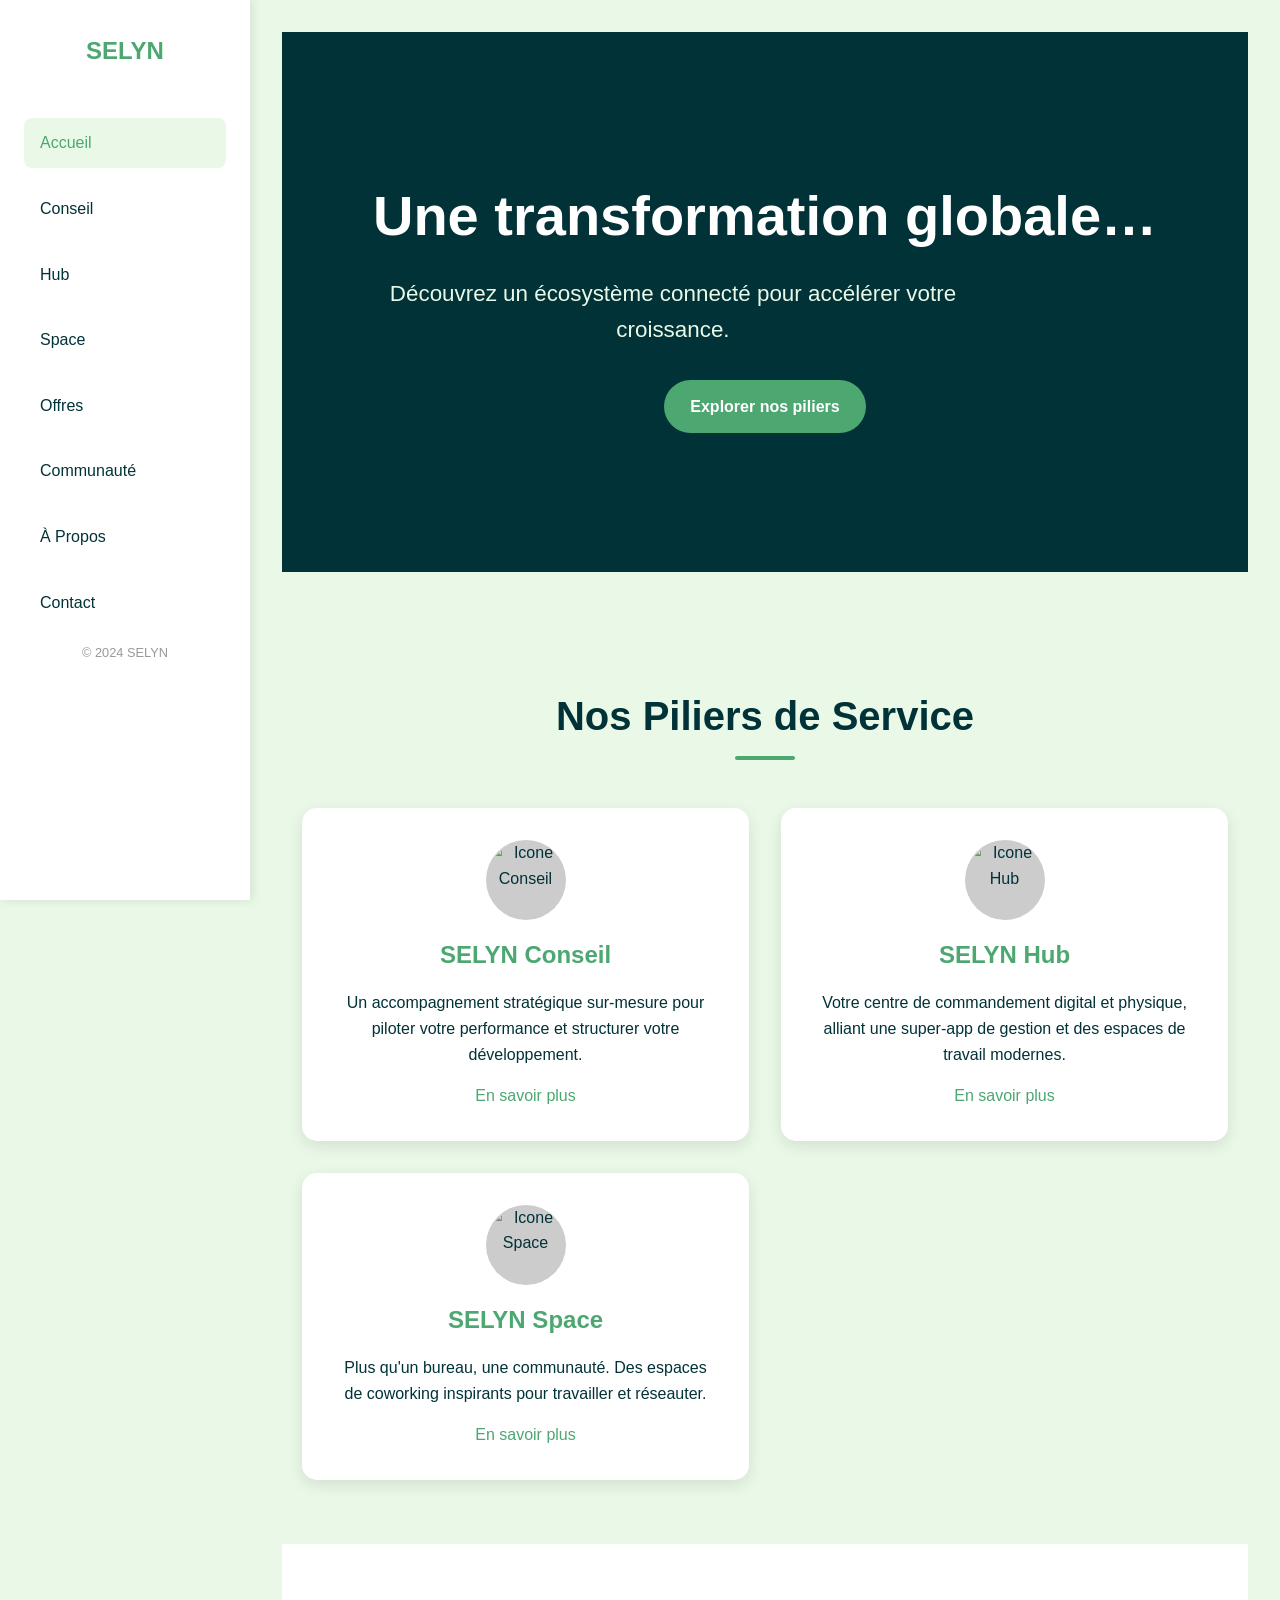
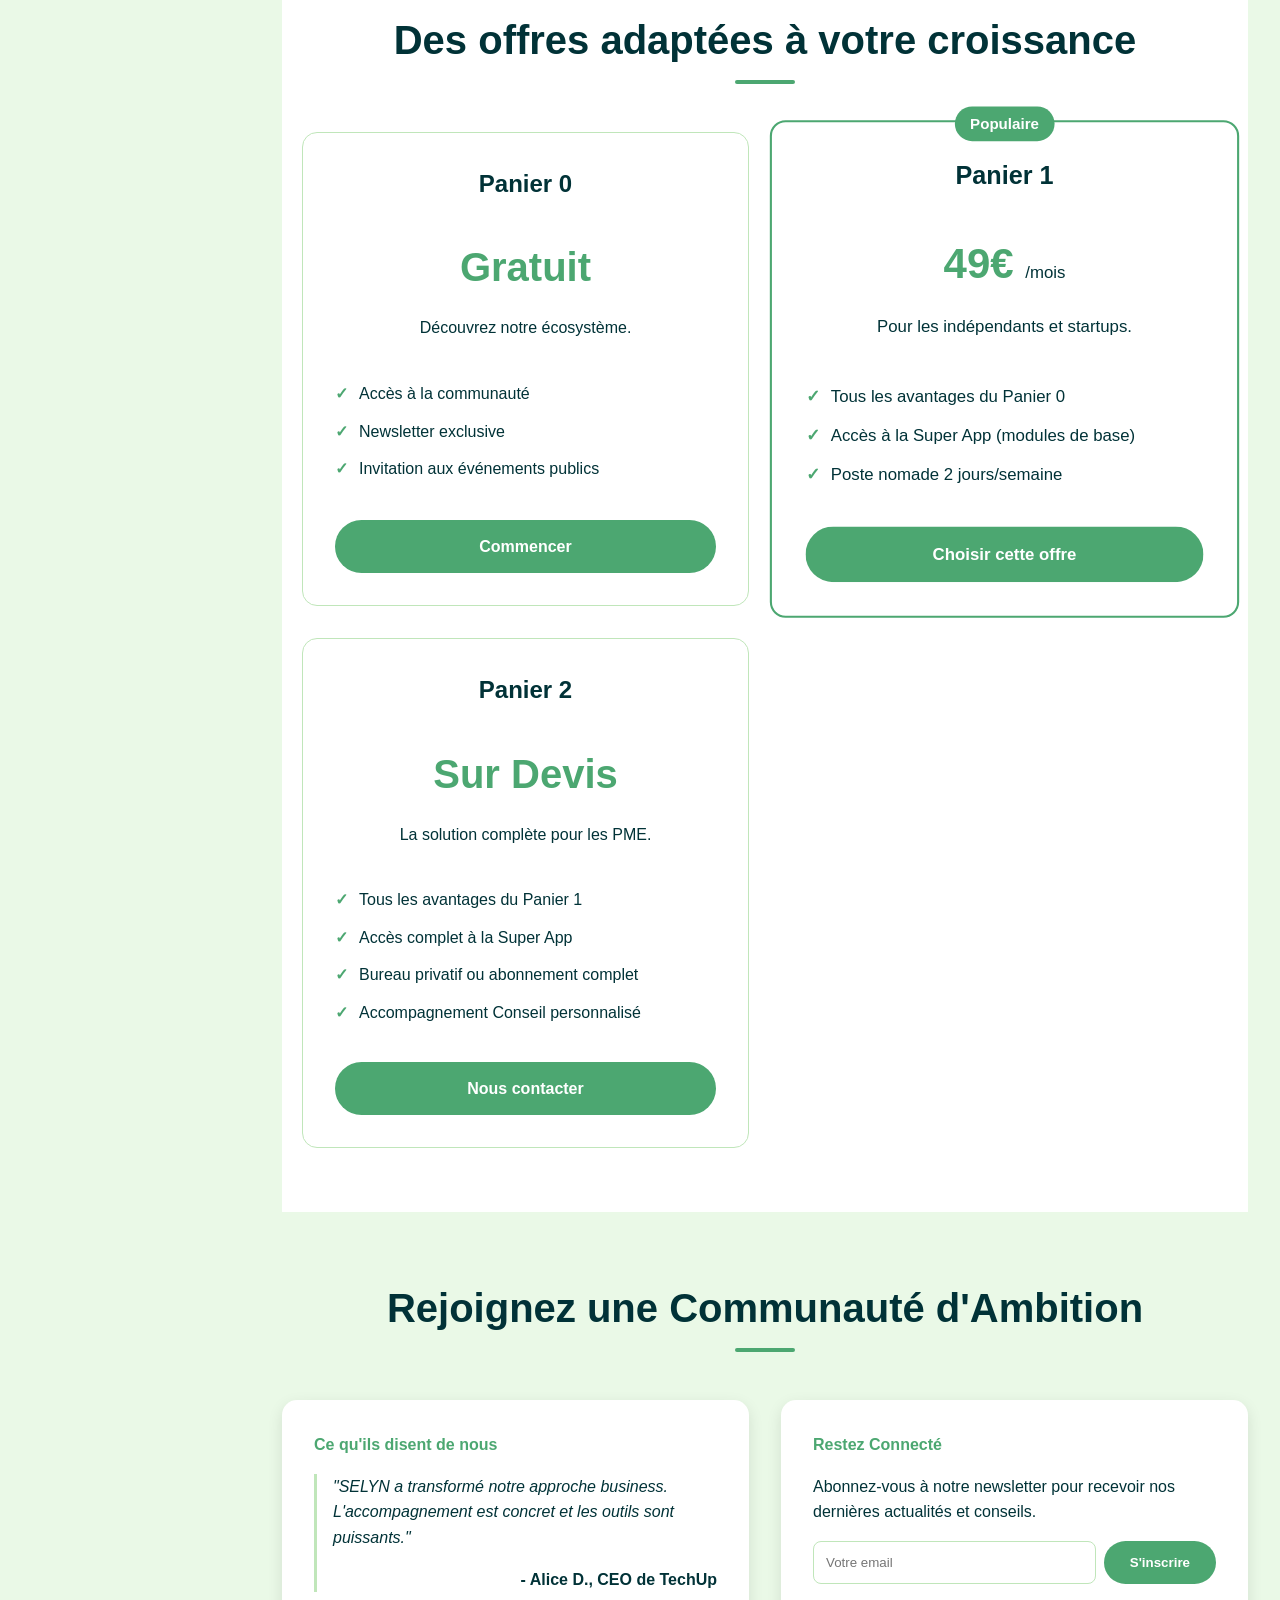
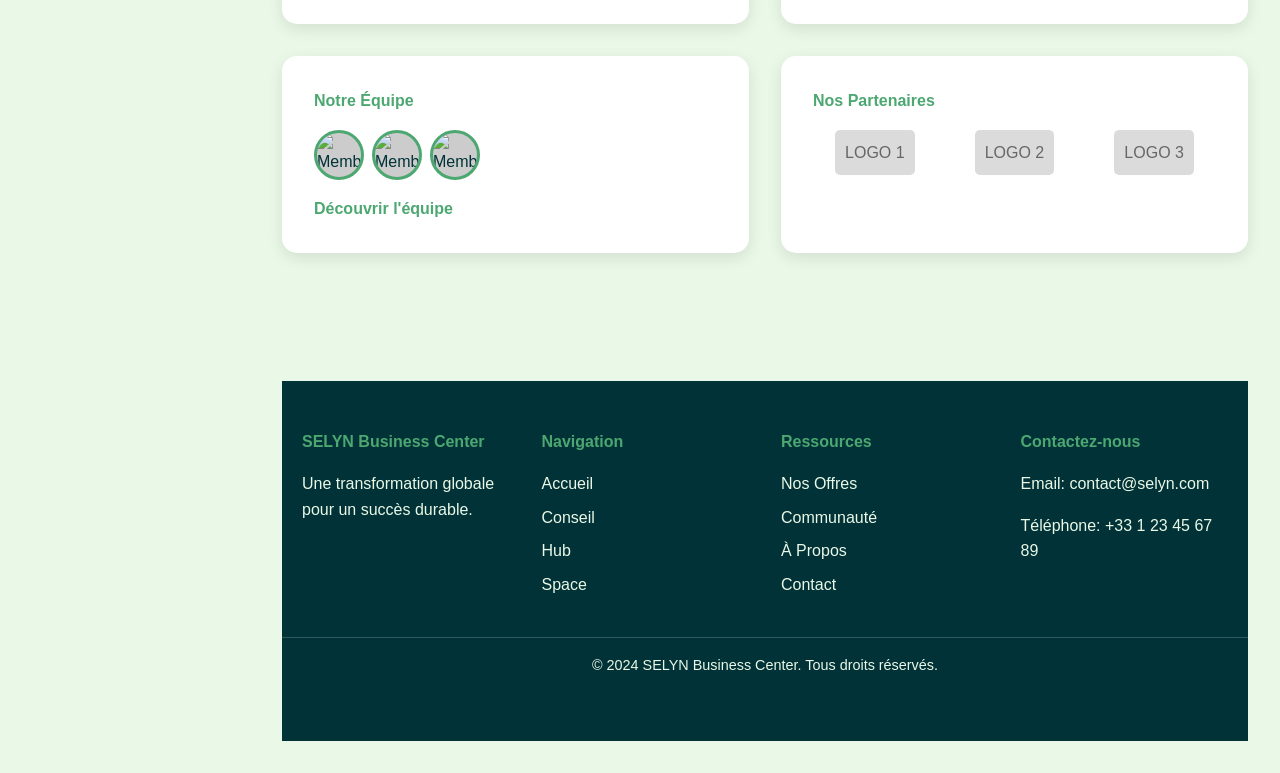
==== index.html @ 0b9156c7 "feat: Create complete SELYN Business Center website This commit includes the complete, 10-page stati" ====
<!DOCTYPE html>
<html lang="fr">
<head>
    <meta charset="UTF-8">
    <meta name="viewport" content="width=device-width, initial-scale=1.0">
    <title>SELYN Business Center - Accueil</title>
    <link rel="stylesheet" href="css/style.css">
    <script src="https://cdnjs.cloudflare.com/ajax/libs/three.js/0.160.0/three.min.js" integrity="sha512-x9zW3jVb+VBLs92t2/2p/BOc9d3w3zVbS/3Db1LJqE7S86mB5uBw9y+x/yCC3rQ1P9Rj6gI55TwV/w/lLcO+A==" crossorigin="anonymous" referrerpolicy="no-referrer"></script>
</head>
<body>

    <div id="page-wrapper" class="page-wrapper">
        <button class="menu-toggle" id="menu-toggle" aria-label="Ouvrir le menu">
            <span class="bar"></span>
            <span class="bar"></span>
            <span class="bar"></span>
        </button>

        <aside class="sidebar" id="sidebar">
            <div class="logo">
                <a href="index.html">SELYN</a>
            </div>
            <nav>
                <ul>
                    <li><a href="index.html" class="active">Accueil</a></li>
                    <li><a href="consulting.html">Conseil</a></li>
                    <li><a href="hub.html">Hub</a></li>
                    <li><a href="coworking.html">Space</a></li>
                    <li><a href="offres.html">Offres</a></li>
                    <li><a href="communaute.html">Communauté</a></li>
                    <li><a href="a-propos.html">À Propos</a></li>
                    <li><a href="contact.html">Contact</a></li>
                </ul>
            </nav>
            <div class="sidebar-footer">
                <p>&copy; 2024 SELYN</p>
            </div>
        </aside>

        <main class="main-content">
            <!-- Hero Section -->
            <section id="hero" class="hero-section">
                <div id="hero-canvas" class="hero-canvas"></div>
                <div class="hero-content">
                    <h1 class="hero-headline">Une transformation globale…</h1>
                    <p class="hero-subtitle">Découvrez un écosystème connecté pour accélérer votre croissance.</p>
                    <a href="#pillars" class="btn">Explorer nos piliers</a>
                </div>
            </section>

            <!-- Pillars Carousel Section -->
            <section id="pillars" class="pillars-section container">
                <h2 class="section-title">Nos Piliers de Service</h2>
                <div class="pillars-carousel">
                    <div class="pillar-card">
                        <img src="assets/conseil-icon.png" alt="Icone Conseil" class="pillar-icon" style="width: 80px; height: 80px; background-color: #ccc; border-radius: 50%; margin: 0 auto 1rem;">
                        <h3>SELYN Conseil</h3>
                        <p>Un accompagnement stratégique sur-mesure pour piloter votre performance et structurer votre développement.</p>
                        <a href="consulting.html" class="btn-secondary">En savoir plus</a>
                    </div>
                    <div class="pillar-card">
                        <img src="assets/hub-icon.png" alt="Icone Hub" class="pillar-icon" style="width: 80px; height: 80px; background-color: #ccc; border-radius: 50%; margin: 0 auto 1rem;">
                        <h3>SELYN Hub</h3>
                        <p>Votre centre de commandement digital et physique, alliant une super-app de gestion et des espaces de travail modernes.</p>
                        <a href="hub.html" class="btn-secondary">En savoir plus</a>
                    </div>
                    <div class="pillar-card">
                        <img src="assets/space-icon.png" alt="Icone Space" class="pillar-icon" style="width: 80px; height: 80px; background-color: #ccc; border-radius: 50%; margin: 0 auto 1rem;">
                        <h3>SELYN Space</h3>
                        <p>Plus qu'un bureau, une communauté. Des espaces de coworking inspirants pour travailler et réseauter.</p>
                        <a href="coworking.html" class="btn-secondary">En savoir plus</a>
                    </div>
                </div>
            </section>

            <!-- Pricing Section -->
            <section id="pricing" class="pricing-section">
                <div class="container">
                    <h2 class="section-title">Des offres adaptées à votre croissance</h2>
                    <div class="pricing-grid">
                        <div class="pricing-tier">
                            <h3>Panier 0</h3>
                            <p class="price">Gratuit</p>
                            <p class="tier-desc">Découvrez notre écosystème.</p>
                            <ul>
                                <li>Accès à la communauté</li>
                                <li>Newsletter exclusive</li>
                                <li>Invitation aux événements publics</li>
                            </ul>
                            <a href="offres.html?offer=0" class="btn">Commencer</a>
                        </div>
                        <div class="pricing-tier popular">
                            <span class="popular-badge">Populaire</span>
                            <h3>Panier 1</h3>
                            <p class="price">49€ <span class="period">/mois</span></p>
                            <p class="tier-desc">Pour les indépendants et startups.</p>
                            <ul>
                                <li>Tous les avantages du Panier 0</li>
                                <li>Accès à la Super App (modules de base)</li>
                                <li>Poste nomade 2 jours/semaine</li>
                            </ul>
                            <a href="offres.html?offer=1" class="btn">Choisir cette offre</a>
                        </div>
                        <div class="pricing-tier">
                            <h3>Panier 2</h3>
                            <p class="price">Sur Devis</p>
                            <p class="tier-desc">La solution complète pour les PME.</p>
                            <ul>
                                <li>Tous les avantages du Panier 1</li>
                                <li>Accès complet à la Super App</li>
                                <li>Bureau privatif ou abonnement complet</li>
                                <li>Accompagnement Conseil personnalisé</li>
                            </ul>
                            <a href="offres.html?offer=2" class="btn">Nous contacter</a>
                        </div>
                    </div>
                </div>
            </section>

            <!-- Community Section -->
            <section id="community" class="community-section container">
                <h2 class="section-title">Rejoignez une Communauté d'Ambition</h2>
                <div class="community-grid">
                    <div class="community-card testimonials">
                        <h4>Ce qu'ils disent de nous</h4>
                        <blockquote>
                            <p>"SELYN a transformé notre approche business. L'accompagnement est concret et les outils sont puissants."</p>
                            <footer>- Alice D., CEO de TechUp</footer>
                        </blockquote>
                    </div>
                    <div class="community-card newsletter">
                        <h4>Restez Connecté</h4>
                        <p>Abonnez-vous à notre newsletter pour recevoir nos dernières actualités et conseils.</p>
                        <form class="newsletter-form">
                            <input type="email" placeholder="Votre email" required>
                            <button type="submit" class="btn">S'inscrire</button>
                        </form>
                    </div>
                    <div class="community-card team">
                        <h4>Notre Équipe</h4>
                        <div class="team-photos">
                             <img src="assets/team-member-1.jpg" alt="Membre de l'équipe 1" style="width: 50px; height: 50px; background-color: #ccc; border-radius: 50%;" loading="lazy">
                             <img src="assets/team-member-2.jpg" alt="Membre de l'équipe 2" style="width: 50px; height: 50px; background-color: #ccc; border-radius: 50%;" loading="lazy">
                             <img src="assets/team-member-3.jpg" alt="Membre de l'équipe 3" style="width: 50px; height: 50px; background-color: #ccc; border-radius: 50%;" loading="lazy">
                        </div>
                        <a href="a-propos.html">Découvrir l'équipe</a>
                    </div>
                    <div class="community-card partners">
                        <h4>Nos Partenaires</h4>
                        <div class="partner-logos">
                            <span style="padding: 10px; background: #ccc; border-radius: 5px;">LOGO 1</span>
                            <span style="padding: 10px; background: #ccc; border-radius: 5px;">LOGO 2</span>
                            <span style="padding: 10px; background: #ccc; border-radius: 5px;">LOGO 3</span>
                        </div>
                    </div>
                </div>
            </section>

            <footer class="site-footer">
                <div class="footer-container">
                    <div class="footer-column">
                        <h4>SELYN Business Center</h4>
                        <p>Une transformation globale pour un succès durable.</p>
                    </div>
                    <div class="footer-column">
                        <h4>Navigation</h4>
                        <ul>
                            <li><a href="index.html">Accueil</a></li>
                            <li><a href="consulting.html">Conseil</a></li>
                            <li><a href="hub.html">Hub</a></li>
                            <li><a href="coworking.html">Space</a></li>
                        </ul>
                    </div>
                    <div class="footer-column">
                        <h4>Ressources</h4>
                        <ul>
                            <li><a href="offres.html">Nos Offres</a></li>
                            <li><a href="communaute.html">Communauté</a></li>
                            <li><a href="a-propos.html">À Propos</a></li>
                            <li><a href="contact.html">Contact</a></li>
                        </ul>
                    </div>
                    <div class="footer-column">
                        <h4>Contactez-nous</h4>
                        <p>Email: contact@selyn.com</p>
                        <p>Téléphone: +33 1 23 45 67 89</p>
                    </div>
                </div>
                <div class="footer-bottom">
                    <p>&copy; 2024 SELYN Business Center. Tous droits réservés.</p>
                </div>
            </footer>
        </main>
    </div>

    <script src="js/main.js"></script>
    <script src="js/hero-animation.js"></script>
</body>
</html>
---- css/style.css ----
/* === GLOBAL STYLES === */

/* --- Color Palette --- */
:root {
    --bg-light: #EAF9E7;
    --bg-soft-secondary: #C0E6BA;
    --primary-green: #4CA771;
    --dark-accent: #013237;
    --white: #ffffff;
    --shadow: rgba(0, 0, 0, 0.1);
}

/* --- Base & Typography --- */
* {
    margin: 0;
    padding: 0;
    box-sizing: border-box;
}

body {
    font-family: 'Helvetica Neue', Arial, sans-serif;
    background-color: var(--bg-light);
    color: var(--dark-accent);
    line-height: 1.6;
}

h1, h2, h3, h4, h5, h6 {
    font-weight: 700;
    margin-bottom: 1rem;
    color: var(--dark-accent);
}

h1 { font-size: 2.8rem; }
h2 { font-size: 2.2rem; }
h3 { font-size: 1.8rem; }

p {
    margin-bottom: 1rem;
}

a {
    color: var(--primary-green);
    text-decoration: none;
    transition: color 0.3s ease;
}

a:hover {
    color: var(--dark-accent);
}

img {
    max-width: 100%;
    height: auto;
    display: block;
}

.container {
    max-width: 1200px;
    margin: 0 auto;
    padding: 0 20px;
}

/* --- Buttons --- */
.btn {
    display: inline-block;
    padding: 12px 24px;
    border-radius: 50px;
    background-color: var(--primary-green);
    color: var(--white);
    font-weight: 600;
    text-align: center;
    border: 2px solid transparent;
    cursor: pointer;
    transition: all 0.3s ease;
}

.btn:hover {
    background-color: var(--dark-accent);
    color: var(--white);
}

.btn-secondary {
    background-color: transparent;
    color: var(--primary-green);
    border-color: var(--primary-green);
}

.btn-secondary:hover {
    background-color: var(--primary-green);
    color: var(--white);
}

/* --- General Layout --- */
.page-wrapper {
    display: flex;
    min-height: 100vh;
    position: relative;
    overflow-x: hidden;
}

/* === Sidebar Navigation === */
.sidebar {
    width: 250px;
    background-color: var(--white);
    padding: 2rem 1.5rem;
    box-shadow: 2px 0 10px var(--shadow);
    display: flex;
    flex-direction: column;
    position: fixed;
    height: 100%;
    left: 0;
    top: 0;
    z-index: 1000;
    transform: translateX(0);
    transition: transform 0.3s ease-in-out;
}

.sidebar .logo {
    text-align: center;
    margin-bottom: 3rem;
    font-size: 1.5rem;
    font-weight: bold;
    color: var(--primary-green);
}

.sidebar .logo a {
    color: inherit;
}

.sidebar nav ul {
    list-style: none;
    padding: 0;
    margin: 0;
    flex-grow: 1;
}

.sidebar nav li {
    margin-bottom: 1rem;
}

.sidebar nav a {
    display: block;
    padding: 0.75rem 1rem;
    border-radius: 8px;
    font-weight: 500;
    color: var(--dark-accent);
}

.sidebar nav a:hover,
.sidebar nav a.active {
    background-color: var(--bg-light);
    color: var(--primary-green);
}

.sidebar .sidebar-footer {
    font-size: 0.8rem;
    text-align: center;
    color: #999;
}


/* === Main Content === */
.main-content {
    flex-grow: 1;
    margin-left: 250px; /* Same as sidebar width */
    padding: 2rem;
    transition: margin-left 0.3s ease-in-out;
}

/* === Footer === */
.site-footer {
    background-color: var(--dark-accent);
    color: var(--bg-light);
    padding: 3rem 0;
    margin-top: 4rem;
}

.site-footer .footer-container {
    display: flex;
    justify-content: space-between;
    flex-wrap: wrap;
    gap: 2rem;
    max-width: 1200px;
    margin: 0 auto;
    padding: 0 20px;
}

.site-footer .footer-column {
    flex: 1;
    min-width: 200px;
}

.site-footer h4 {
    color: var(--primary-green);
    margin-bottom: 1rem;
}

.site-footer ul {
    list-style: none;
}

.site-footer li {
    margin-bottom: 0.5rem;
}

.site-footer a {
    color: var(--bg-light);
}

.site-footer a:hover {
    color: var(--bg-soft-secondary);
}

.footer-bottom {
    text-align: center;
    margin-top: 2rem;
    padding-top: 1rem;
    border-top: 1px solid #335b5f; /* A slightly lighter shade of dark-accent */
    font-size: 0.9rem;
}


/* === Responsive (Mobile) & Hamburger Menu === */
.menu-toggle {
    display: none; /* Hidden on desktop */
    position: fixed;
    top: 15px;
    left: 15px;
    z-index: 1001;
    background: var(--white);
    border: none;
    padding: 10px;
    cursor: pointer;
    border-radius: 5px;
    box-shadow: 0 2px 5px var(--shadow);
}

.menu-toggle .bar {
    display: block;
    width: 25px;
    height: 3px;
    background-color: var(--dark-accent);
    margin: 5px auto;
    transition: all 0.3s ease-in-out;
}

@media (max-width: 992px) {
    .sidebar {
        transform: translateX(-100%);
    }

    .sidebar.is-open {
        transform: translateX(0);
    }

    .main-content {
        margin-left: 0;
        padding: 1rem;
        padding-top: 70px; /* Space for menu toggle */
    }

    .menu-toggle {
        display: block;
    }

    .page-wrapper.menu-open .main-content {
        /* Optional: Add an overlay or prevent interaction with main content when menu is open */
        filter: blur(2px);
        pointer-events: none;
    }
}

/* === HOME PAGE SECTIONS === */

/* --- General Section Styling --- */
.section-title {
    text-align: center;
    font-size: 2.5rem;
    margin-bottom: 3rem;
    position: relative;
    color: var(--dark-accent);
}

.section-title::after {
    content: '';
    display: block;
    width: 60px;
    height: 4px;
    background-color: var(--primary-green);
    margin: 0.5rem auto 0;
    border-radius: 2px;
}

/* --- Hero Section --- */
.hero-section {
    position: relative;
    height: 60vh;
    min-height: 400px;
    display: flex;
    align-items: center;
    justify-content: center;
    text-align: center;
    color: var(--white);
    overflow: hidden;
    margin-bottom: 3rem;
}

.hero-canvas {
    position: absolute;
    top: 0;
    left: 0;
    width: 100%;
    height: 100%;
    z-index: 1;
    background-color: var(--dark-accent); /* Fallback bg */
}

.hero-content {
    position: relative;
    z-index: 2;
    padding: 2rem;
    background: rgba(1, 50, 55, 0.4); /* Dark accent with transparency */
    backdrop-filter: blur(5px);
    border-radius: 15px;
}

.hero-headline {
    font-size: 3.5rem;
    font-weight: 700;
    margin-bottom: 1rem;
    color: var(--white);
}

.hero-subtitle {
    font-size: 1.4rem;
    margin-bottom: 2rem;
    color: var(--bg-light);
    max-width: 600px;
}

/* --- Pillars Section --- */
.pillars-section {
    padding-top: 4rem;
    padding-bottom: 4rem;
}

.pillars-carousel {
    display: grid;
    grid-template-columns: repeat(auto-fit, minmax(300px, 1fr));
    gap: 2rem;
}

.pillar-card {
    background: var(--white);
    padding: 2rem;
    border-radius: 15px;
    text-align: center;
    box-shadow: 0 5px 15px var(--shadow);
    transition: transform 0.3s ease, box-shadow 0.3s ease;
}

.pillar-card:hover {
    transform: translateY(-10px);
    box-shadow: 0 15px 30px rgba(0,0,0,0.15);
}

.pillar-card h3 {
    color: var(--primary-green);
    margin-bottom: 1rem;
    font-size: 1.5rem;
}

/* --- Pricing Section --- */
.pricing-section {
    padding: 4rem 0;
    background-color: var(--white);
}

.pricing-grid {
    display: grid;
    grid-template-columns: repeat(auto-fit, minmax(300px, 1fr));
    gap: 2rem;
    align-items: stretch; /* Make tiers same height */
}

.pricing-tier {
    border: 1px solid var(--bg-soft-secondary);
    border-radius: 15px;
    padding: 2rem;
    text-align: center;
    transition: transform 0.3s ease, box-shadow 0.3s ease;
    display: flex;
    flex-direction: column;
}

.pricing-tier:hover {
    transform: scale(1.02);
    box-shadow: 0 10px 25px var(--shadow);
}

.pricing-tier.popular {
    border-color: var(--primary-green);
    border-width: 2px;
    position: relative;
    transform: scale(1.05);
}

.pricing-tier.popular:hover {
    transform: scale(1.07);
}


.popular-badge {
    position: absolute;
    top: -15px;
    left: 50%;
    transform: translateX(-50%);
    background: var(--primary-green);
    color: var(--white);
    padding: 5px 15px;
    border-radius: 50px;
    font-size: 0.9rem;
    font-weight: bold;
}

.pricing-tier h3 {
    font-size: 1.5rem;
}

.price {
    font-size: 2.5rem;
    font-weight: bold;
    color: var(--primary-green);
    margin: 1rem 0;
}

.price .period {
    font-size: 1rem;
    font-weight: normal;
    color: var(--dark-accent);
}

.pricing-tier ul {
    list-style: none;
    margin: 1.5rem 0;
    text-align: left;
    flex-grow: 1; /* Pushes button to the bottom */
}

.pricing-tier li {
    margin-bottom: 0.75rem;
    padding-left: 1.5rem;
    position: relative;
}

.pricing-tier li::before {
    content: '✓';
    color: var(--primary-green);
    position: absolute;
    left: 0;
    font-weight: bold;
}

/* --- Community Section --- */
.community-section {
    padding: 4rem 0;
}

.community-grid {
    display: grid;
    grid-template-columns: repeat(auto-fit, minmax(350px, 1fr));
    gap: 2rem;
}

.community-card {
    background: var(--white);
    padding: 2rem;
    border-radius: 15px;
    box-shadow: 0 5px 15px var(--shadow);
}

.community-card h4 {
    color: var(--primary-green);
    margin-bottom: 1rem;
}

.testimonials blockquote {
    font-style: italic;
    border-left: 3px solid var(--bg-soft-secondary);
    padding-left: 1rem;
}

.testimonials footer {
    margin-top: 1rem;
    font-weight: bold;
    font-style: normal;
    text-align: right;
}

.newsletter-form {
    display: flex;
    gap: 0.5rem;
}

.newsletter-form input {
    flex-grow: 1;
    padding: 0.75rem;
    border: 1px solid var(--bg-soft-secondary);
    border-radius: 8px;
    transition: border-color 0.3s;
}

.newsletter-form input:focus {
    outline: none;
    border-color: var(--primary-green);
}

.team-photos {
    display: flex;
    gap: 0.5rem;
    margin-bottom: 1rem;
}

.team-photos img {
    border: 3px solid var(--primary-green);
}

.community-card a {
    font-weight: bold;
}

.partner-logos {
    display: flex;
    align-items: center;
    justify-content: space-around;
    gap: 1rem;
    filter: grayscale(100%);
    opacity: 0.7;
    transition: filter 0.3s, opacity 0.3s;
}

.partner-logos:hover {
    filter: grayscale(0);
    opacity: 1;
}

@media (max-width: 768px) {
    .hero-headline {
        font-size: 2.5rem;
    }
    .hero-subtitle {
        font-size: 1.2rem;
    }
    .section-title {
        font-size: 2rem;
    }
    .community-grid {
        grid-template-columns: 1fr;
    }
}

/* === ABOUT PAGE: a-propos.html === */

.story-section {
    padding: 4rem 0;
}

.story-content {
    display: grid;
    grid-template-columns: 1fr 1fr;
    gap: 3rem;
    align-items: center;
}

.timeline-section {
    background: var(--white);
    padding: 4rem 0;
}

.timeline {
    position: relative;
    max-width: 800px;
    margin: 0 auto;
}

.timeline::after {
    content: '';
    position: absolute;
    width: 4px;
    background-color: var(--primary-green);
    top: 0;
    bottom: 0;
    left: 50%;
    margin-left: -2px;
    border-radius: 2px;
}

.timeline-item {
    padding: 1rem 40px;
    position: relative;
    width: 50%;
}

.timeline-item:nth-child(odd) {
    left: 0;
    text-align: right;
}

.timeline-item:nth-child(even) {
    left: 50%;
}

.timeline-dot {
    content: '';
    position: absolute;
    width: 20px;
    height: 20px;
    background-color: var(--white);
    border: 4px solid var(--primary-green);
    top: 32px; /* Align with text */
    border-radius: 50%;
    z-index: 1;
}

.timeline-item:nth-child(odd) .timeline-dot {
    right: -10px;
}

.timeline-item:nth-child(even) .timeline-dot {
    left: -10px;
}

.timeline-content {
    padding: 1.5rem;
    background: var(--bg-light);
    border-radius: 15px;
    position: relative;
}

.timeline-content h3 {
    color: var(--primary-green);
}

.founders-section {
    padding: 4rem 0;
}

.founders-grid {
    display: grid;
    grid-template-columns: 1fr 1fr;
    gap: 3rem;
}

.founder-card {
    text-align: center;
}

.founder-photo {
    width: 150px;
    height: 150px;
    border-radius: 50%;
    object-fit: cover;
    margin: 0 auto 1.5rem auto;
    border: 5px solid var(--bg-soft-secondary);
    box-shadow: 0 0 0 5px var(--primary-green);
}

.founder-title {
    font-weight: bold;
    color: var(--primary-green);
    margin-bottom: 1rem;
}

@media (max-width: 768px) {
    .story-content, .founders-grid {
        grid-template-columns: 1fr;
    }

    .timeline::after {
        left: 20px;
    }

    .timeline-item {
        width: 100%;
        padding-left: 50px;
        padding-right: 0;
    }

    .timeline-item:nth-child(odd) {
        text-align: left;
    }

    .timeline-item:nth-child(odd), .timeline-item:nth-child(even) {
        left: 0;
    }

    .timeline-dot, .timeline-item:nth-child(even) .timeline-dot {
        left: 10px;
    }
}

/* === CONTACT PAGE: contact.html === */

.contact-layout {
    display: grid;
    grid-template-columns: 2fr 1fr;
    gap: 3rem;
    align-items: flex-start;
}

.contact-form-container {
    background: var(--white);
    padding: 2rem;
    border-radius: 15px;
    box-shadow: 0 5px 15px var(--shadow);
}

textarea#contact-message {
    width: 100%;
    padding: 0.75rem;
    border: 1px solid var(--bg-soft-secondary);
    border-radius: 8px;
    font-size: 1rem;
    font-family: inherit;
    resize: vertical;
    min-height: 120px;
}

.contact-info-container {
    display: flex;
    flex-direction: column;
    gap: 2rem;
}

.contact-info-widget {
    background: var(--white);
    padding: 2rem;
    border-radius: 15px;
    box-shadow: 0 5px 15px var(--shadow);
}

.contact-info-widget h3 {
    color: var(--primary-green);
    margin-bottom: 1rem;
}

.contact-info-widget p {
    margin-bottom: 0.5rem;
}

.map-placeholder {
    width: 100%;
    aspect-ratio: 4 / 3;
    background: var(--bg-soft-secondary);
    border-radius: 15px;
    display: flex;
    align-items: center;
    justify-content: center;
    font-weight: bold;
    color: var(--dark-accent);
}

.faq-section {
    padding: 4rem 0;
}

.faq-accordion {
    max-width: 800px;
    margin: 0 auto;
    display: flex;
    flex-direction: column;
    gap: 1rem;
}

.faq-item {
    background: var(--white);
    border-radius: 15px;
    overflow: hidden;
    box-shadow: 0 5px 15px var(--shadow);
}

.faq-question {
    width: 100%;
    display: flex;
    justify-content: space-between;
    align-items: center;
    padding: 1.5rem;
    font-size: 1.2rem;
    font-weight: bold;
    text-align: left;
    background: none;
    border: none;
    cursor: pointer;
    color: var(--dark-accent);
}

.faq-icon {
    font-size: 1.5rem;
    color: var(--primary-green);
    transition: transform 0.3s ease;
}

.faq-answer {
    max-height: 0;
    overflow: hidden;
    transition: max-height 0.3s ease-out, padding 0.3s ease-out;
}

.faq-answer p {
    padding: 0 1.5rem 0 1.5rem;
    margin: 0;
    line-height: 1.7;
    opacity: 0;
    transition: opacity 0.2s ease-in;
}

.faq-item.active .faq-answer {
    max-height: 200px; /* Adjust as needed */
    padding-bottom: 1.5rem;
}

.faq-item.active .faq-answer p {
    opacity: 1;
}

.faq-item.active .faq-icon {
    transform: rotate(45deg);
}

@media (max-width: 992px) {
    .contact-layout {
        grid-template-columns: 1fr;
    }
}

/* === CONFIRMATION PAGE: confirmation.html === */

.confirmation-section {
    display: flex;
    align-items: center;
    justify-content: center;
    min-height: 80vh;
    text-align: center;
}

.confirmation-card {
    background: var(--white);
    padding: 4rem;
    border-radius: 15px;
    box-shadow: 0 5px 15px var(--shadow);
    max-width: 700px;
}

.confirmation-icon {
    width: 80px;
    height: 80px;
    background-color: var(--primary-green);
    color: var(--white);
    border-radius: 50%;
    display: flex;
    align-items: center;
    justify-content: center;
    font-size: 3rem;
    margin: 0 auto 2rem auto;
    line-height: 1;
}

.confirmation-card h1 {
    color: var(--primary-green);
    font-size: 2.5rem;
}

.confirmation-card h2 {
    font-size: 1.5rem;
    margin-top: 2rem;
    margin-bottom: 2rem;
}

/* === COMMUNITY PAGE: communaute.html === */

.community-layout {
    display: grid;
    grid-template-columns: 2fr 1fr;
    gap: 3rem;
    align-items: flex-start;
}

.community-main {
    display: flex;
    flex-direction: column;
    gap: 3rem;
}

.social-feed {
    display: flex;
    flex-direction: column;
    gap: 1.5rem;
}

.social-post {
    background: var(--white);
    padding: 1.5rem;
    border-radius: 15px;
    box-shadow: 0 5px 15px var(--shadow);
}

.post-header {
    display: flex;
    align-items: center;
    gap: 1rem;
    margin-bottom: 1rem;
}

.avatar {
    width: 40px;
    height: 40px;
    border-radius: 50%;
    object-fit: cover;
}

.btn-small {
    padding: 8px 16px;
    font-size: 0.9rem;
}

.events-list {
    list-style: none;
    display: flex;
    flex-direction: column;
    gap: 1.5rem;
}

.event-item {
    display: flex;
    align-items: center;
    gap: 1.5rem;
    background: var(--white);
    padding: 1.5rem;
    border-radius: 15px;
    box-shadow: 0 5px 15px var(--shadow);
    transition: box-shadow 0.3s ease;
}

.event-item:hover {
    box-shadow: 0 8px 25px var(--shadow);
}

.event-date {
    background: var(--bg-light);
    color: var(--primary-green);
    border-radius: 8px;
    padding: 0.5rem;
    text-align: center;
    font-weight: bold;
    width: 60px;
    flex-shrink: 0;
}

.event-date span {
    font-size: 1.8rem;
    display: block;
    line-height: 1;
}

.event-details {
    flex-grow: 1;
}

.event-details h3 {
    margin-bottom: 0.25rem;
    font-size: 1.2rem;
}

.event-details p {
    margin-bottom: 0;
    opacity: 0.8;
}

.community-sidebar {
    position: sticky;
    top: 2rem;
    display: flex;
    flex-direction: column;
    gap: 2rem;
}

.sidebar-widget {
    background: var(--white);
    padding: 1.5rem;
    border-radius: 15px;
    box-shadow: 0 5px 15px var(--shadow);
}

.sidebar-widget h3 {
    color: var(--primary-green);
    margin-bottom: 1rem;
}

@media (max-width: 992px) {
    .community-layout {
        grid-template-columns: 1fr;
    }
}

/* === COWORKING PAGE: coworking.html === */

.services-section {
    padding-top: 0;
}

.services-grid {
    display: grid;
    grid-template-columns: repeat(auto-fit, minmax(250px, 1fr));
    gap: 1.5rem;
    text-align: center;
}

.service-item {
    background: var(--white);
    padding: 2rem 1.5rem;
    border-radius: 15px;
    box-shadow: 0 5px 15px var(--shadow);
    transition: transform 0.3s ease;
}

.service-item:hover {
    transform: translateY(-5px);
}

.service-item h3 {
    color: var(--primary-green);
    margin-bottom: 0.5rem;
}

.pricing-section-alt {
    padding: 4rem 0;
    background: var(--white);
    margin-top: 4rem;
    border-radius: 15px;
}

/* Re-using .pricing-grid and .pricing-tier from home page */
.price-alt {
    font-size: 2.2rem;
    font-weight: bold;
    color: var(--primary-green);
    margin: 1rem 0;
}

.price-alt .period {
    font-size: 1rem;
    font-weight: normal;
    color: var(--dark-accent);
}

.gallery-section {
    padding: 4rem 0;
}

.gallery-grid {
    display: grid;
    grid-template-columns: repeat(auto-fit, minmax(300px, 1fr));
    gap: 1.5rem;
}

.gallery-item .image-placeholder {
    aspect-ratio: 4 / 3;
    transition: transform 0.3s ease;
}

.gallery-item .image-placeholder:hover {
    transform: scale(1.05);
}

/* === OFFERS PAGE: offres.html === */

#pricing-grid-detailed {
    padding-bottom: 4rem;
}

.detailed-grid .pricing-tier {
    align-items: center; /* Center content for this specific grid */
}

.comparison-table-wrapper {
    overflow-x: auto; /* Enable horizontal scrolling on small screens */
    background: var(--white);
    border-radius: 15px;
    box-shadow: 0 5px 15px var(--shadow);
    padding: 1rem;
    margin-bottom: 4rem;
}

.comparison-table {
    width: 100%;
    border-collapse: collapse;
    min-width: 800px; /* Force horizontal scroll below this width */
}

.comparison-table th, .comparison-table td {
    padding: 1rem;
    text-align: center;
    border-bottom: 1px solid var(--bg-soft-secondary);
    white-space: nowrap;
}

.comparison-table th {
    background-color: var(--bg-light);
    color: var(--dark-accent);
    font-size: 1.1rem;
}

.comparison-table th:first-child, .comparison-table td:first-child {
    text-align: left;
    font-weight: bold;
    position: sticky;
    left: 0;
    background: var(--white);
    width: 25%;
    white-space: normal;
}

.comparison-table thead th:first-child {
     background: var(--bg-light);
}


.comparison-table .category-row td {
    background-color: var(--bg-soft-secondary);
    color: var(--primary-green);
    font-weight: bold;
    text-align: left;
    position: sticky;
    left: 0;
}

.comparison-table .check {
    color: var(--primary-green);
    font-weight: bold;
    font-size: 1.5rem;
}

.comparison-table tfoot td {
    border-bottom: none;
    padding-top: 2rem;
}

#why-invest {
    margin-top: 4rem;
}

#why-invest p {
    font-size: 1.1rem;
    line-height: 1.7;
}

/* === CHECKOUT PAGE: checkout.html === */

.checkout-layout {
    display: grid;
    grid-template-columns: 1fr 2fr;
    gap: 3rem;
    align-items: flex-start;
}

.summary-card {
    background: var(--white);
    padding: 2rem;
    border-radius: 15px;
    box-shadow: 0 5px 15px var(--shadow);
    position: sticky;
    top: 2rem;
}

.summary-card p:last-child {
    font-size: 0.9rem;
    opacity: 0.8;
    margin-top: 1rem;
}

.checkout-form {
    background: var(--white);
    padding: 2rem;
    border-radius: 15px;
    box-shadow: 0 5px 15px var(--shadow);
}

.checkout-form h3 {
    margin-bottom: 1.5rem;
    padding-bottom: 1rem;
    border-bottom: 1px solid var(--bg-soft-secondary);
    color: var(--dark-accent);
}

.form-group {
    margin-bottom: 1.5rem;
}

.form-group label {
    display: block;
    margin-bottom: 0.5rem;
    font-weight: bold;
    color: var(--dark-accent);
}

.form-group input {
    width: 100%;
    padding: 0.75rem;
    border: 1px solid var(--bg-soft-secondary);
    border-radius: 8px;
    font-size: 1rem;
    transition: border-color 0.3s;
}

.form-group input:focus {
    outline: none;
    border-color: var(--primary-green);
}

.form-row {
    display: flex;
    gap: 1rem;
}

.form-row .form-group {
    flex: 1;
}

.btn-full {
    width: 100%;
    padding: 1rem;
    font-size: 1.2rem;
}

@media (max-width: 992px) {
    .checkout-layout {
        grid-template-columns: 1fr;
    }
}

/* === GENERIC INTERIOR PAGE STYLES === */

.page-header {
    background: var(--primary-green);
    color: var(--white);
    padding: 3rem 0;
    text-align: center;
    border-radius: 15px;
    margin-bottom: 4rem;
}

.page-header h1 {
    color: var(--white);
    font-size: 3rem;
}

.page-header p {
    font-size: 1.2rem;
    color: var(--bg-light);
    opacity: 0.9;
}

/* === CONSULTING PAGE: consulting.html === */

.pillars-expertise {
    margin-bottom: 4rem;
}

.pillars-grid {
    display: grid;
    grid-template-columns: repeat(auto-fit, minmax(300px, 1fr));
    gap: 2.5rem;
}

.pillar-item {
    background: var(--white);
    padding: 2rem;
    border-radius: 15px;
    box-shadow: 0 5px 15px var(--shadow);
    display: flex;
    flex-direction: column;
    align-items: center;
    text-align: center;
}

.pillar-icon-small {
    width: 50px;
    height: 50px;
    background-color: var(--bg-soft-secondary);
    color: var(--primary-green);
    border-radius: 50%;
    display: flex;
    align-items: center;
    justify-content: center;
    font-size: 1.5rem;
    font-weight: bold;
    margin-bottom: 1.5rem;
    flex-shrink: 0;
}

.pillar-item h3 {
    font-size: 1.3rem;
    margin-bottom: 1rem;
}

.why-us-section {
    background: var(--white);
    padding: 4rem 2rem;
    text-align: center;
    border-radius: 15px;
}

.stats-grid {
    display: flex;
    justify-content: space-around;
    flex-wrap: wrap;
    gap: 2rem;
    margin-bottom: 3rem;
}

.stat-item {
    display: flex;
    flex-direction: column;
}

.stat-number {
    font-size: 3.5rem;
    font-weight: bold;
    color: var(--primary-green);
    line-height: 1;
}

.stat-label {
    font-size: 1.1rem;
    color: var(--dark-accent);
    margin-top: 0.5rem;
}

.cta-buttons {
    display: flex;
    justify-content: center;
    gap: 1rem;
    flex-wrap: wrap;
}

/* === HUB PAGE: hub.html === */
.hub-section {
    padding: 4rem 0;
}

.hub-section-alt {
    background-color: var(--white);
    border-radius: 15px;
    padding: 4rem 2rem;
}

.hub-content-grid {
    display: grid;
    grid-template-columns: 1fr 1fr;
    gap: 3rem;
    align-items: center;
}

.hub-content-grid.reverse .hub-text-content {
    order: 2;
}
.hub-content-grid.reverse .hub-visual-content {
    order: 1;
}

.hub-text-content h3 {
    font-size: 2rem;
    color: var(--primary-green);
    margin-bottom: 1rem;
}

.hub-text-content ul {
    list-style: none;
    margin: 1.5rem 0;
}

.hub-text-content li {
    padding-left: 1.5rem;
    position: relative;
    margin-bottom: 0.75rem;
}

.hub-text-content li::before {
    content: '›';
    color: var(--primary-green);
    position: absolute;
    left: 0;
    font-weight: bold;
    font-size: 1.5rem;
    line-height: 1;
}

.video-placeholder, .image-placeholder {
    width: 100%;
    aspect-ratio: 16 / 9;
    background: var(--bg-soft-secondary);
    border-radius: 15px;
    display: flex;
    align-items: center;
    justify-content: center;
    font-weight: bold;
    color: var(--dark-accent);
    box-shadow: 0 5px 15px var(--shadow);
}

.feature-list {
    margin: 1.5rem 0;
    display: grid;
    grid-template-columns: 1fr 1fr;
    gap: 1rem;
}

.feature-item {
    background: var(--bg-light);
    padding: 0.75rem 1rem;
    border-radius: 8px;
    border-left: 3px solid var(--primary-green);
}

@media (max-width: 992px) {
    .hub-content-grid, .hub-content-grid.reverse {
        grid-template-columns: 1fr;
    }
    .hub-content-grid.reverse .hub-text-content,
    .hub-content-grid.reverse .hub-visual-content {
        order: initial; /* Reset order on mobile */
    }
    .feature-list {
        grid-template-columns: 1fr;
    }
}
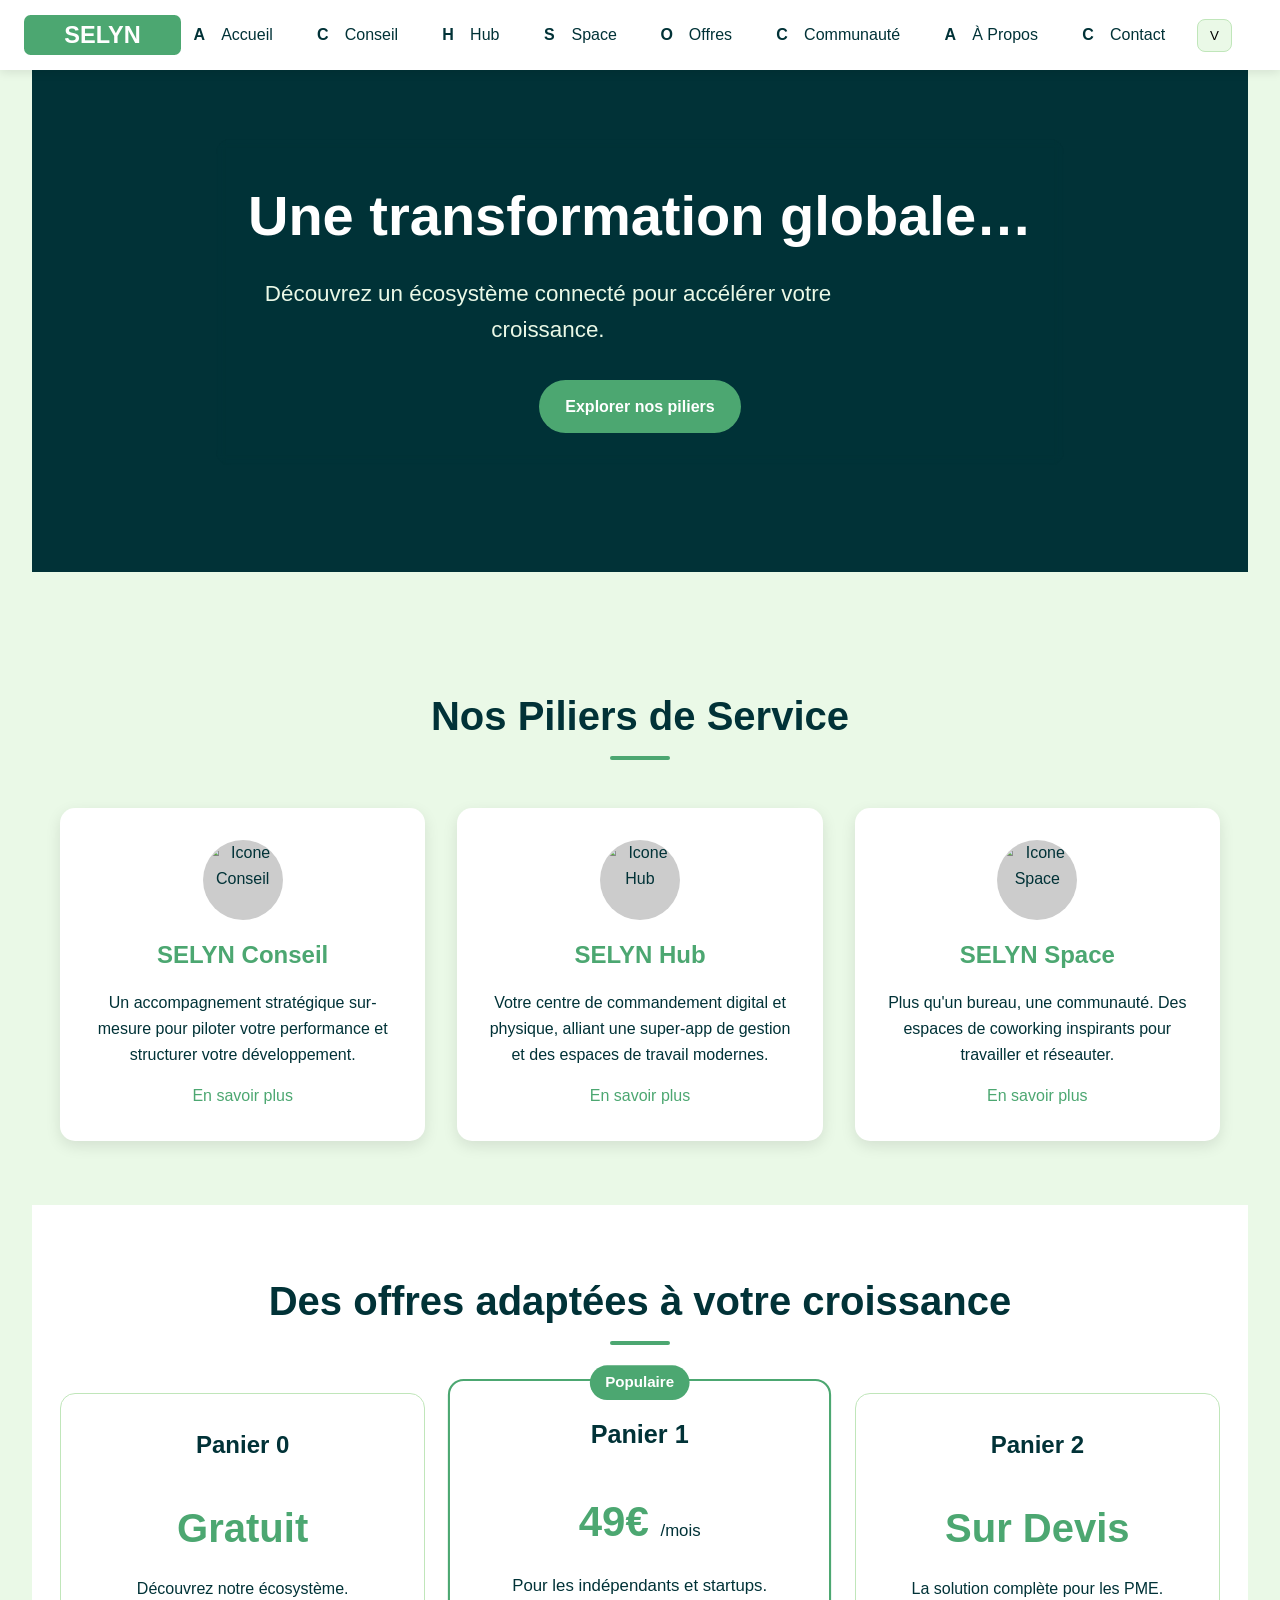
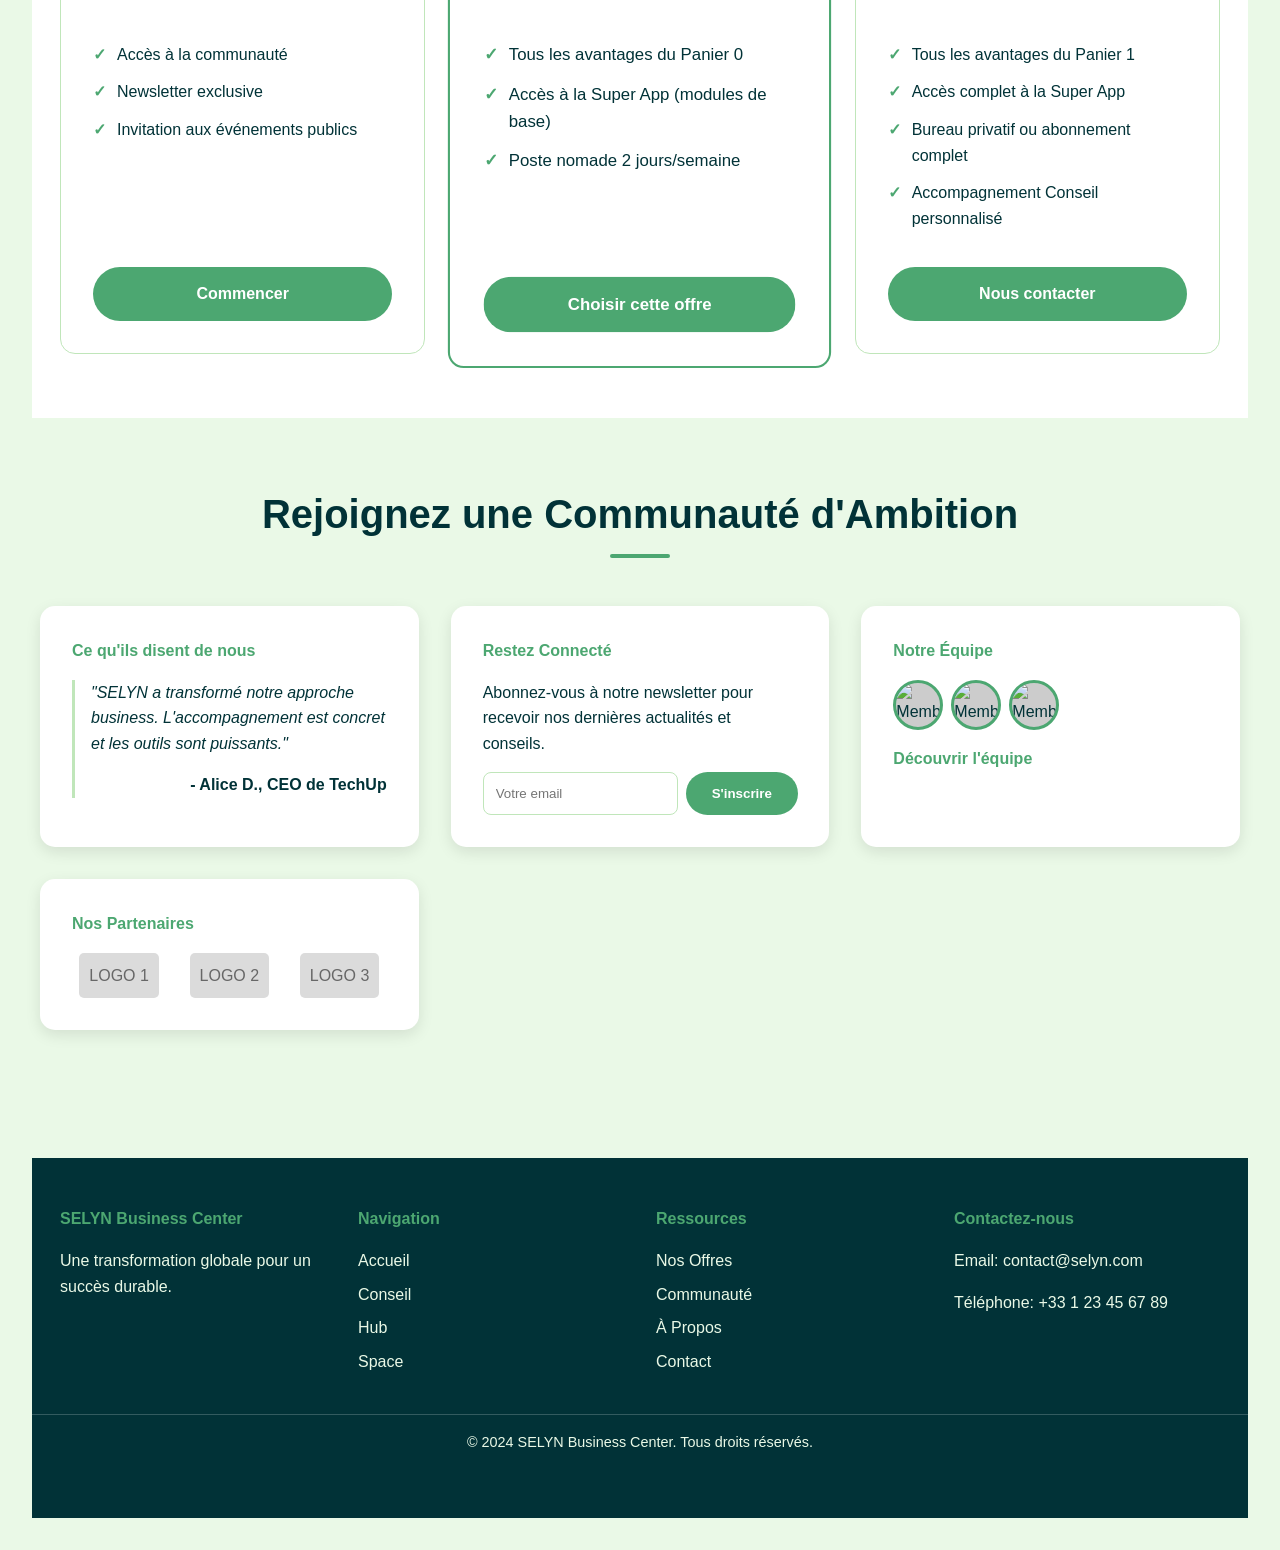
==== commit 9ccc77cd: "feat: Implement final website with new navigation and animations This commit delivers the complete 1" ====
--- a/index.html
+++ b/index.html
@@ -4,39 +4,35 @@
     <meta charset="UTF-8">
     <meta name="viewport" content="width=device-width, initial-scale=1.0">
     <title>SELYN Business Center - Accueil</title>
+    <link rel="icon" href="favicon.ico" type="image/x-icon">
     <link rel="stylesheet" href="css/style.css">
     <script src="https://cdnjs.cloudflare.com/ajax/libs/three.js/0.160.0/three.min.js" integrity="sha512-x9zW3jVb+VBLs92t2/2p/BOc9d3w3zVbS/3Db1LJqE7S86mB5uBw9y+x/yCC3rQ1P9Rj6gI55TwV/w/lLcO+A==" crossorigin="anonymous" referrerpolicy="no-referrer"></script>
 </head>
 <body>
-
-    <div id="page-wrapper" class="page-wrapper">
-        <button class="menu-toggle" id="menu-toggle" aria-label="Ouvrir le menu">
-            <span class="bar"></span>
-            <span class="bar"></span>
-            <span class="bar"></span>
-        </button>
-
-        <aside class="sidebar" id="sidebar">
-            <div class="logo">
-                <a href="index.html">SELYN</a>
+    <header class="site-header">
+        <div class="nav-container">
+            <div class="site-logo">
+            <a href="index.html"><img src="assets/logo.svg" alt="SELYN Logo" class="site-logo-img" style="height: 40px; width: auto;"></a>
             </div>
-            <nav>
+            <nav class="main-nav">
                 <ul>
-                    <li><a href="index.html" class="active">Accueil</a></li>
-                    <li><a href="consulting.html">Conseil</a></li>
-                    <li><a href="hub.html">Hub</a></li>
-                    <li><a href="coworking.html">Space</a></li>
-                    <li><a href="offres.html">Offres</a></li>
-                    <li><a href="communaute.html">Communauté</a></li>
-                    <li><a href="a-propos.html">À Propos</a></li>
-                    <li><a href="contact.html">Contact</a></li>
+                    <li><a href="index.html"><i class="nav-icon">A</i><span class="nav-text">Accueil</span></a></li>
+                    <li><a href="consulting.html"><i class="nav-icon">C</i><span class="nav-text">Conseil</span></a></li>
+                    <li><a href="hub.html"><i class="nav-icon">H</i><span class="nav-text">Hub</span></a></li>
+                    <li><a href="coworking.html"><i class="nav-icon">S</i><span class="nav-text">Space</span></a></li>
+                    <li><a href="offres.html"><i class="nav-icon">O</i><span class="nav-text">Offres</span></a></li>
+                    <li><a href="communaute.html"><i class="nav-icon">C</i><span class="nav-text">Communauté</span></a></li>
+                    <li><a href="a-propos.html"><i class="nav-icon">A</i><span class="nav-text">À Propos</span></a></li>
+                    <li><a href="contact.html"><i class="nav-icon">C</i><span class="nav-text">Contact</span></a></li>
                 </ul>
             </nav>
-            <div class="sidebar-footer">
-                <p>&copy; 2024 SELYN</p>
+            <div class="nav-controls">
+                <button id="layout-toggle" title="Changer la disposition">V</button>
             </div>
-        </aside>
+        </div>
+    </header>
 
+    <div class="page-wrapper" id="page-wrapper">
         <main class="main-content">
             <!-- Hero Section -->
             <section id="hero" class="hero-section">
@@ -194,6 +190,6 @@
     </div>
 
     <script src="js/main.js"></script>
-    <script src="js/hero-animation.js"></script>
+    <script type="module" src="js/hero-animation.js"></script>
 </body>
 </html>
--- a/css/style.css
+++ b/css/style.css
@@ -92,79 +92,174 @@
 
 /* --- General Layout --- */
 .page-wrapper {
-    display: flex;
     min-height: 100vh;
     position: relative;
-    overflow-x: hidden;
-}
-
-/* === Sidebar Navigation === */
-.sidebar {
-    width: 250px;
-    background-color: var(--white);
-    padding: 2rem 1.5rem;
-    box-shadow: 2px 0 10px var(--shadow);
-    display: flex;
-    flex-direction: column;
+    transition: padding-left 0.3s ease;
+}
+
+
+
+/* === Main Content === */
+.main-content {
+    padding: 2rem;
+    width: 100%;
+}
+
+/* === NEW NAVIGATION SYSTEM === */
+.site-header {
+    background: var(--white);
+    box-shadow: 0 2px 10px var(--shadow);
     position: fixed;
-    height: 100%;
+    top: 0;
     left: 0;
-    top: 0;
+    width: 100%;
     z-index: 1000;
-    transform: translateX(0);
-    transition: transform 0.3s ease-in-out;
-}
-
-.sidebar .logo {
-    text-align: center;
-    margin-bottom: 3rem;
-    font-size: 1.5rem;
-    font-weight: bold;
-    color: var(--primary-green);
-}
-
-.sidebar .logo a {
-    color: inherit;
-}
-
-.sidebar nav ul {
+    transition: width 0.3s ease, height 0.3s ease, flex-direction 0.3s ease;
+}
+
+.nav-container {
+    display: flex;
+    align-items: center;
+    justify-content: space-between;
+    padding: 0 1.5rem;
+    height: 70px;
+    width: 100%;
+}
+
+.site-logo a {
+    display: block;
+}
+
+.site-logo-img {
+    height: 40px;
+    width: auto;
+    display: block;
+}
+
+.main-nav ul {
     list-style: none;
+    display: flex;
+    gap: 1.5rem;
+    margin: 0;
     padding: 0;
-    margin: 0;
-    flex-grow: 1;
-}
-
-.sidebar nav li {
-    margin-bottom: 1rem;
-}
-
-.sidebar nav a {
-    display: block;
-    padding: 0.75rem 1rem;
+}
+
+.main-nav a {
+    display: flex;
+    align-items: center;
+    gap: 0.75rem;
+    padding: 0.5rem;
     border-radius: 8px;
     font-weight: 500;
     color: var(--dark-accent);
 }
 
-.sidebar nav a:hover,
-.sidebar nav a.active {
+.main-nav a:hover {
     background-color: var(--bg-light);
-    color: var(--primary-green);
-}
-
-.sidebar .sidebar-footer {
-    font-size: 0.8rem;
+}
+
+.main-nav .nav-icon {
+    font-style: normal;
+    font-weight: bold;
+    width: 20px;
     text-align: center;
-    color: #999;
-}
-
-
-/* === Main Content === */
-.main-content {
-    flex-grow: 1;
-    margin-left: 250px; /* Same as sidebar width */
-    padding: 2rem;
-    transition: margin-left 0.3s ease-in-out;
+    flex-shrink: 0;
+}
+
+.nav-text {
+    display: inline;
+    white-space: nowrap;
+}
+
+.nav-controls {
+    padding: 0 1.5rem;
+}
+
+#layout-toggle {
+    background: var(--bg-light);
+    border: 1px solid var(--bg-soft-secondary);
+    padding: 8px 12px;
+    border-radius: 8px;
+    cursor: pointer;
+}
+
+/* --- Vertical State --- */
+.page-wrapper.nav-vertical {
+    padding-left: 250px;
+}
+
+.page-wrapper.nav-vertical .site-header {
+    width: 250px;
+    height: 100vh;
+}
+
+.page-wrapper.nav-vertical .nav-container {
+    flex-direction: column;
+    align-items: flex-start;
+    height: 100%;
+    padding: 1.5rem;
+}
+
+.page-wrapper.nav-vertical .main-nav {
+    margin-top: 3rem;
+    width: 100%;
+}
+
+.page-wrapper.nav-vertical .main-nav ul {
+    flex-direction: column;
+    width: 100%;
+}
+
+.page-wrapper.nav-vertical .nav-controls {
+    position: absolute;
+    bottom: 1.5rem;
+    left: 0;
+}
+
+/* --- Mobile / Icon-only State --- */
+@media (max-width: 992px) {
+    .page-wrapper, .page-wrapper.nav-vertical {
+        padding-left: 80px;
+        padding-top: 0;
+    }
+
+    .site-header {
+        width: 80px;
+        height: 100vh;
+    }
+
+    .nav-container {
+        flex-direction: column;
+        align-items: center;
+        justify-content: flex-start;
+        padding: 1.5rem 0;
+    }
+
+    .site-logo {
+        margin-bottom: 2rem;
+    }
+
+    .main-nav ul {
+        flex-direction: column;
+        align-items: center;
+    }
+
+    .main-nav a {
+        justify-content: center;
+    }
+
+    .nav-text {
+        display: none;
+    }
+
+    #layout-toggle {
+        display: none; /* Hide desktop toggle on mobile */
+    }
+
+    .main-content {
+        padding: 1rem;
+    }
+
 }
 
 /* === Footer === */
@@ -220,55 +315,6 @@
 }
 
 
-/* === Responsive (Mobile) & Hamburger Menu === */
-.menu-toggle {
-    display: none; /* Hidden on desktop */
-    position: fixed;
-    top: 15px;
-    left: 15px;
-    z-index: 1001;
-    background: var(--white);
-    border: none;
-    padding: 10px;
-    cursor: pointer;
-    border-radius: 5px;
-    box-shadow: 0 2px 5px var(--shadow);
-}
-
-.menu-toggle .bar {
-    display: block;
-    width: 25px;
-    height: 3px;
-    background-color: var(--dark-accent);
-    margin: 5px auto;
-    transition: all 0.3s ease-in-out;
-}
-
-@media (max-width: 992px) {
-    .sidebar {
-        transform: translateX(-100%);
-    }
-
-    .sidebar.is-open {
-        transform: translateX(0);
-    }
-
-    .main-content {
-        margin-left: 0;
-        padding: 1rem;
-        padding-top: 70px; /* Space for menu toggle */
-    }
-
-    .menu-toggle {
-        display: block;
-    }
-
-    .page-wrapper.menu-open .main-content {
-        /* Optional: Add an overlay or prevent interaction with main content when menu is open */
-        filter: blur(2px);
-        pointer-events: none;
-    }
-}
 
 /* === HOME PAGE SECTIONS === */
 
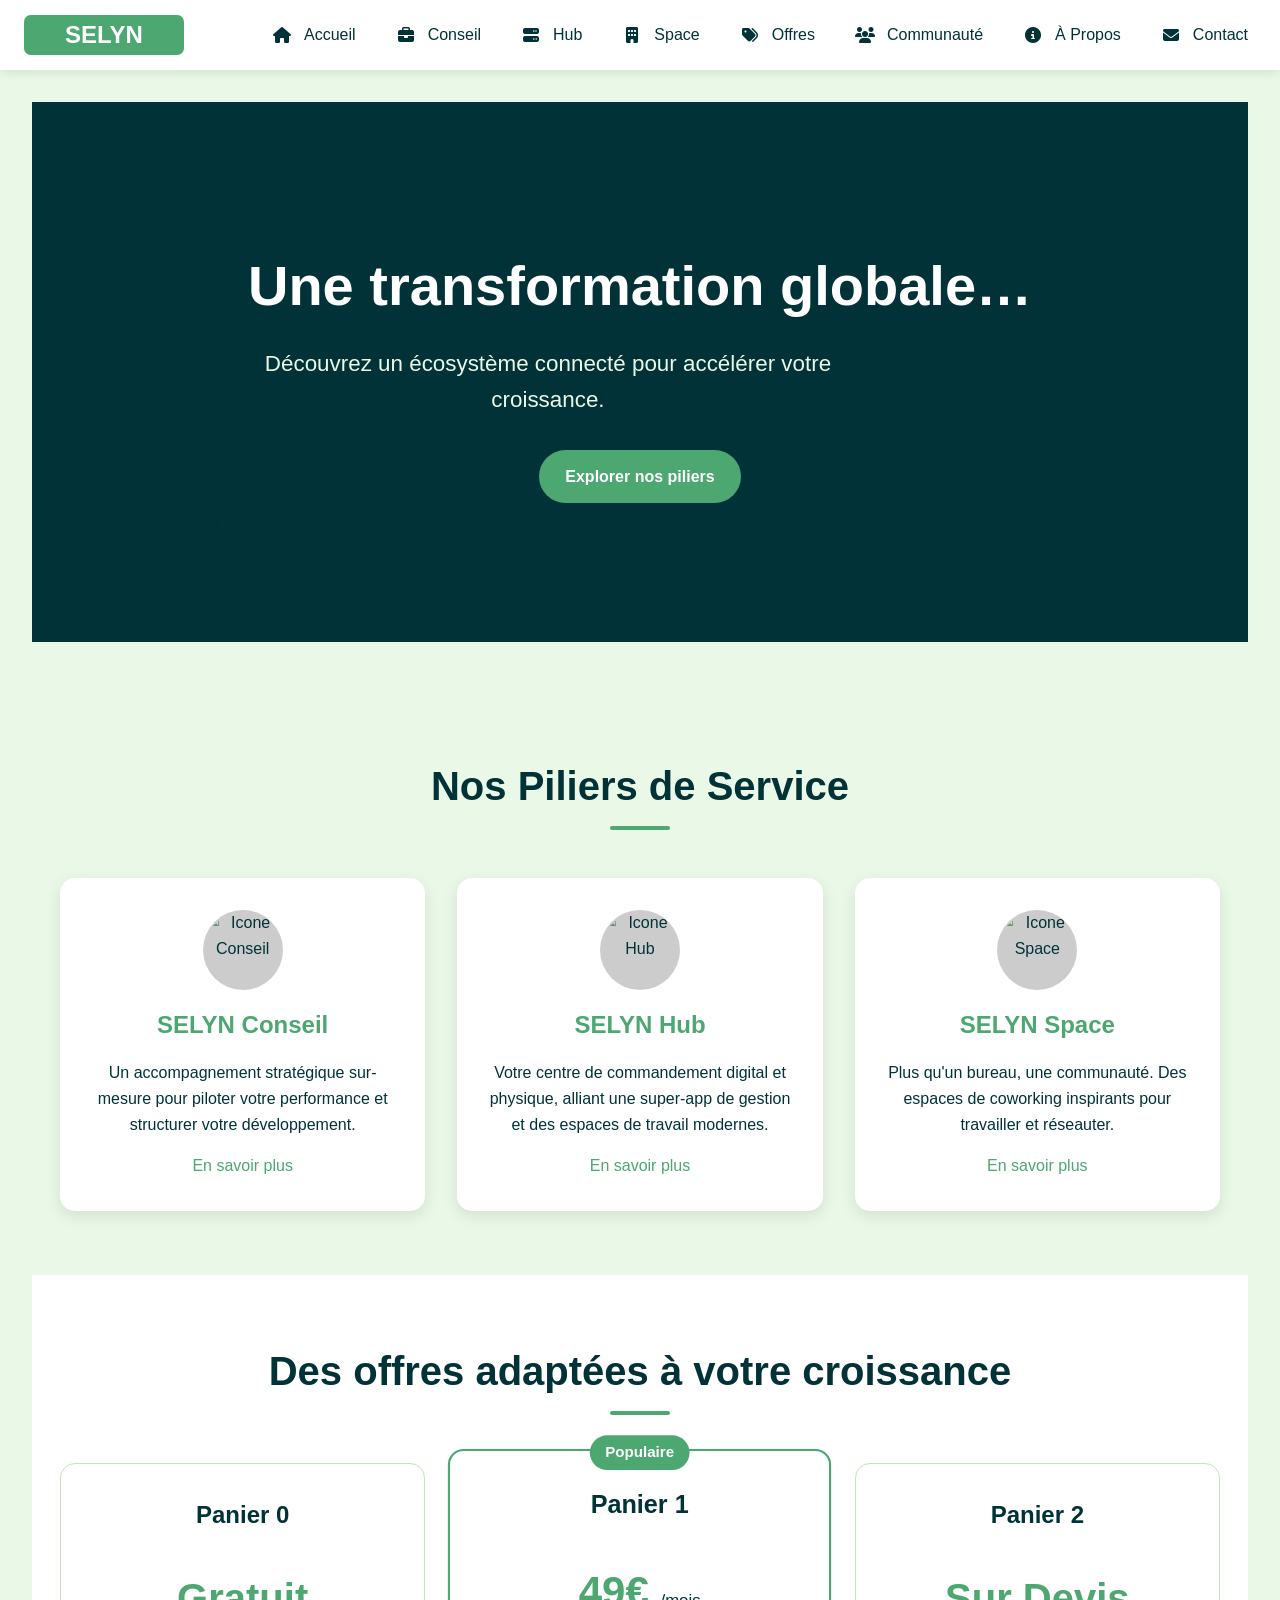
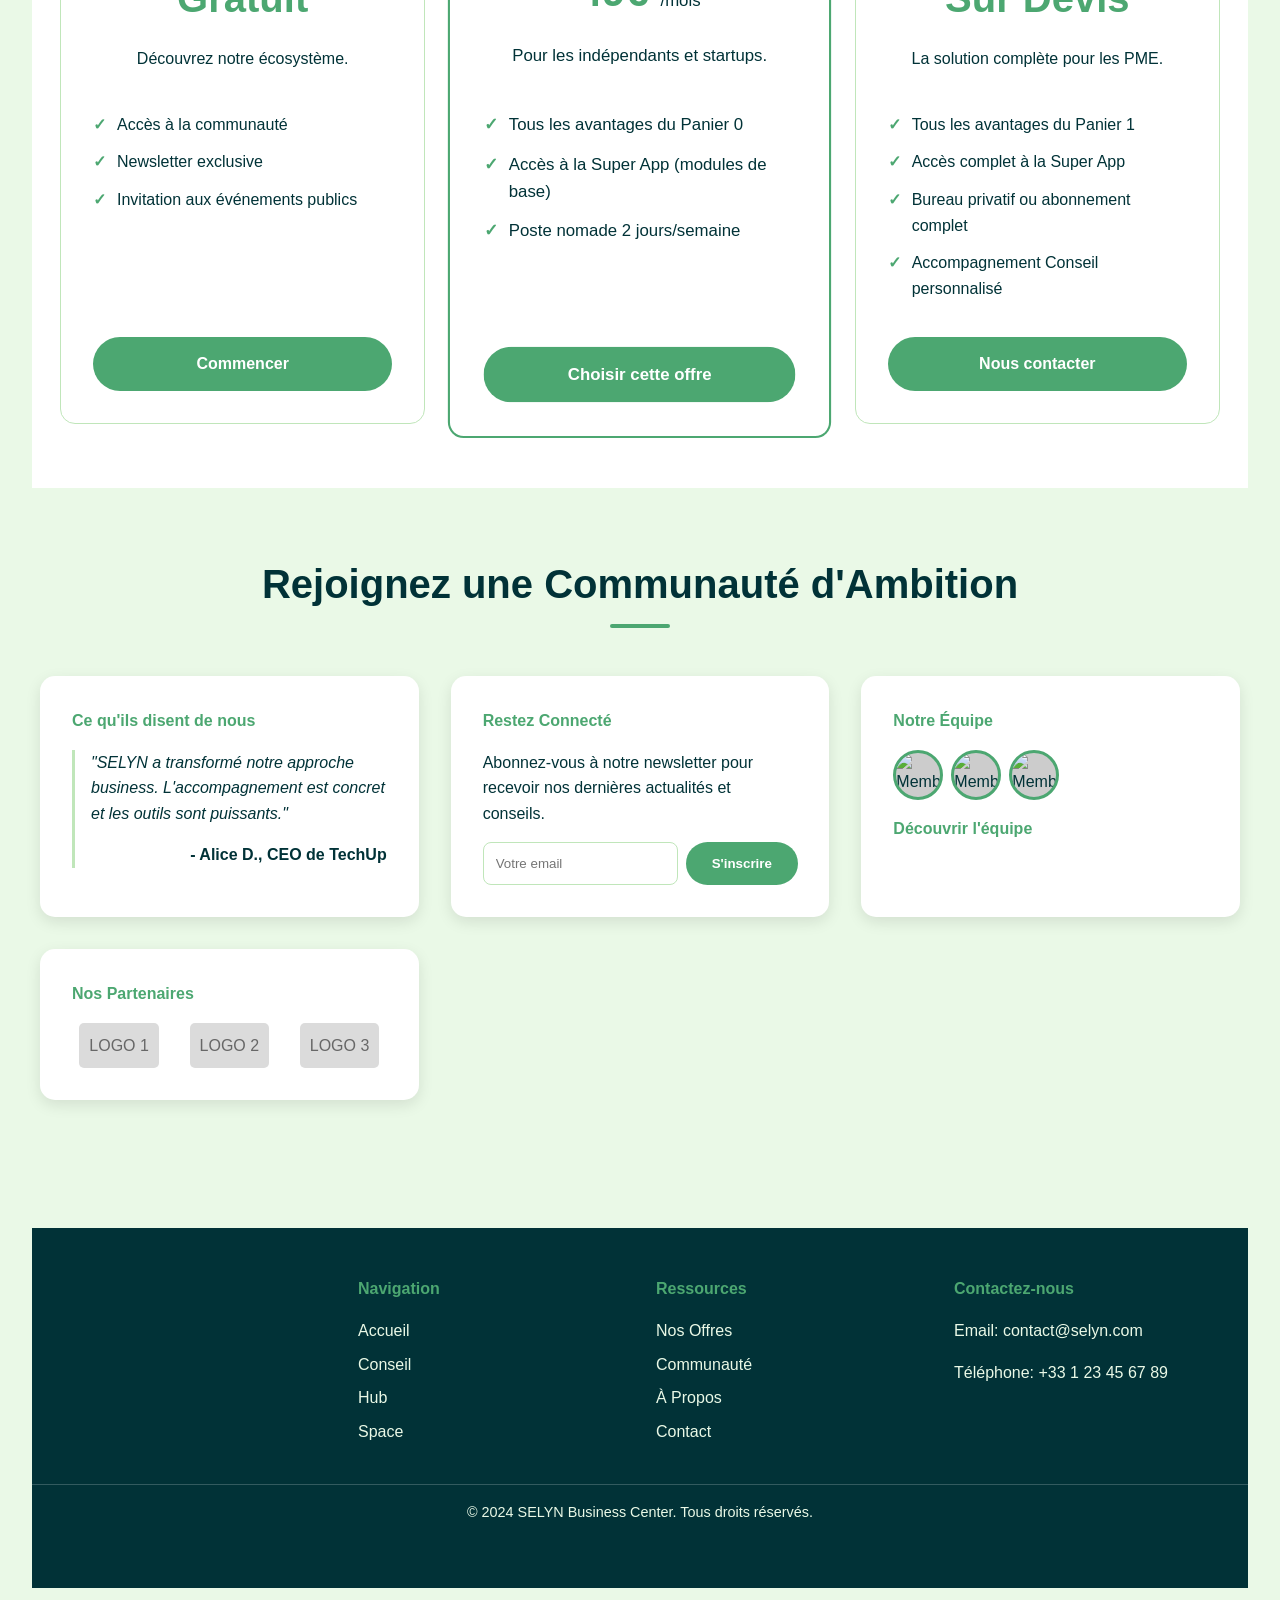
==== commit 9509b57b: "refactor: Update navigation with Font Awesome and new animations This commit implements the final se" ====
--- a/index.html
+++ b/index.html
@@ -4,7 +4,7 @@
     <meta charset="UTF-8">
     <meta name="viewport" content="width=device-width, initial-scale=1.0">
     <title>SELYN Business Center - Accueil</title>
-    <link rel="icon" href="favicon.ico" type="image/x-icon">
+    <link rel="stylesheet" href="https://cdnjs.cloudflare.com/ajax/libs/font-awesome/6.5.2/css/all.min.css" integrity="sha512-SnH5WK+bZxgPHs44uWIX+LLJAJ9/2PkPKZ5QiAj6Ta86w+fsb2TkcmfRyVX3pBnMFcV7oQPJkl9QevSCWr3W6A==" crossorigin="anonymous" referrerpolicy="no-referrer" />
     <link rel="stylesheet" href="css/style.css">
     <script src="https://cdnjs.cloudflare.com/ajax/libs/three.js/0.160.0/three.min.js" integrity="sha512-x9zW3jVb+VBLs92t2/2p/BOc9d3w3zVbS/3Db1LJqE7S86mB5uBw9y+x/yCC3rQ1P9Rj6gI55TwV/w/lLcO+A==" crossorigin="anonymous" referrerpolicy="no-referrer"></script>
 </head>
@@ -12,23 +12,20 @@
     <header class="site-header">
         <div class="nav-container">
             <div class="site-logo">
-            <a href="index.html"><img src="assets/logo.svg" alt="SELYN Logo" class="site-logo-img" style="height: 40px; width: auto;"></a>
+                <a href="index.html"><img src="assets/logo.svg" alt="SELYN Logo" class="site-logo-img" style="height: 40px; width: auto;"></a>
             </div>
             <nav class="main-nav">
                 <ul>
-                    <li><a href="index.html"><i class="nav-icon">A</i><span class="nav-text">Accueil</span></a></li>
-                    <li><a href="consulting.html"><i class="nav-icon">C</i><span class="nav-text">Conseil</span></a></li>
-                    <li><a href="hub.html"><i class="nav-icon">H</i><span class="nav-text">Hub</span></a></li>
-                    <li><a href="coworking.html"><i class="nav-icon">S</i><span class="nav-text">Space</span></a></li>
-                    <li><a href="offres.html"><i class="nav-icon">O</i><span class="nav-text">Offres</span></a></li>
-                    <li><a href="communaute.html"><i class="nav-icon">C</i><span class="nav-text">Communauté</span></a></li>
-                    <li><a href="a-propos.html"><i class="nav-icon">A</i><span class="nav-text">À Propos</span></a></li>
-                    <li><a href="contact.html"><i class="nav-icon">C</i><span class="nav-text">Contact</span></a></li>
+                    <li><a href="index.html"><i class="nav-icon fa-solid fa-house"></i><span class="nav-text">Accueil</span></a></li>
+                    <li><a href="consulting.html"><i class="nav-icon fa-solid fa-briefcase"></i><span class="nav-text">Conseil</span></a></li>
+                    <li><a href="hub.html"><i class="nav-icon fa-solid fa-server"></i><span class="nav-text">Hub</span></a></li>
+                    <li><a href="coworking.html"><i class="nav-icon fa-solid fa-building"></i><span class="nav-text">Space</span></a></li>
+                    <li><a href="offres.html"><i class="nav-icon fa-solid fa-tags"></i><span class="nav-text">Offres</span></a></li>
+                    <li><a href="communaute.html"><i class="nav-icon fa-solid fa-users"></i><span class="nav-text">Communauté</span></a></li>
+                    <li><a href="a-propos.html"><i class="nav-icon fa-solid fa-circle-info"></i><span class="nav-text">À Propos</span></a></li>
+                    <li><a href="contact.html"><i class="nav-icon fa-solid fa-envelope"></i><span class="nav-text">Contact</span></a></li>
                 </ul>
             </nav>
-            <div class="nav-controls">
-                <button id="layout-toggle" title="Changer la disposition">V</button>
-            </div>
         </div>
     </header>
 
@@ -44,7 +41,7 @@
                 </div>
             </section>
 
-            <!-- Pillars Carousel Section -->
+            <!-- The rest of the page content remains the same -->
             <section id="pillars" class="pillars-section container">
                 <h2 class="section-title">Nos Piliers de Service</h2>
                 <div class="pillars-carousel">
@@ -68,8 +65,6 @@
                     </div>
                 </div>
             </section>
-
-            <!-- Pricing Section -->
             <section id="pricing" class="pricing-section">
                 <div class="container">
                     <h2 class="section-title">Des offres adaptées à votre croissance</h2>
@@ -112,8 +107,6 @@
                     </div>
                 </div>
             </section>
-
-            <!-- Community Section -->
             <section id="community" class="community-section container">
                 <h2 class="section-title">Rejoignez une Communauté d'Ambition</h2>
                 <div class="community-grid">
@@ -151,12 +144,10 @@
                     </div>
                 </div>
             </section>
-
             <footer class="site-footer">
                 <div class="footer-container">
                     <div class="footer-column">
-                        <h4>SELYN Business Center</h4>
-                        <p>Une transformation globale pour un succès durable.</p>
+                        <canvas id="footer-logo-canvas" style="width: 100px; height: 100px;"></canvas>
                     </div>
                     <div class="footer-column">
                         <h4>Navigation</h4>
@@ -188,8 +179,8 @@
             </footer>
         </main>
     </div>
-
     <script src="js/main.js"></script>
     <script type="module" src="js/hero-animation.js"></script>
+    <script type="module" src="js/footer-animation.js"></script>
 </body>
 </html>
--- a/css/style.css
+++ b/css/style.css
@@ -91,10 +91,12 @@
 }
 
 /* --- General Layout --- */
+body {
+    padding-top: 70px; /* Space for fixed horizontal header */
+}
 .page-wrapper {
     min-height: 100vh;
     position: relative;
-    transition: padding-left 0.3s ease;
 }
 
 
@@ -171,56 +173,13 @@
     white-space: nowrap;
 }
 
-.nav-controls {
-    padding: 0 1.5rem;
-}
-
-#layout-toggle {
-    background: var(--bg-light);
-    border: 1px solid var(--bg-soft-secondary);
-    padding: 8px 12px;
-    border-radius: 8px;
-    cursor: pointer;
-}
-
-/* --- Vertical State --- */
-.page-wrapper.nav-vertical {
-    padding-left: 250px;
-}
-
-.page-wrapper.nav-vertical .site-header {
-    width: 250px;
-    height: 100vh;
-}
-
-.page-wrapper.nav-vertical .nav-container {
-    flex-direction: column;
-    align-items: flex-start;
-    height: 100%;
-    padding: 1.5rem;
-}
-
-.page-wrapper.nav-vertical .main-nav {
-    margin-top: 3rem;
-    width: 100%;
-}
-
-.page-wrapper.nav-vertical .main-nav ul {
-    flex-direction: column;
-    width: 100%;
-}
-
-.page-wrapper.nav-vertical .nav-controls {
-    position: absolute;
-    bottom: 1.5rem;
-    left: 0;
-}
+
 
 /* --- Mobile / Icon-only State --- */
 @media (max-width: 992px) {
-    .page-wrapper, .page-wrapper.nav-vertical {
+    body {
+        padding-top: 0;
         padding-left: 80px;
-        padding-top: 0;
     }
 
     .site-header {
@@ -230,9 +189,9 @@
 
     .nav-container {
         flex-direction: column;
-        align-items: center;
         justify-content: flex-start;
         padding: 1.5rem 0;
+        height: 100%;
     }
 
     .site-logo {
@@ -242,6 +201,7 @@
     .main-nav ul {
         flex-direction: column;
         align-items: center;
+        gap: 1rem;
     }
 
     .main-nav a {
@@ -252,14 +212,9 @@
         display: none;
     }
 
-    #layout-toggle {
-        display: none; /* Hide desktop toggle on mobile */
-    }
-
     .main-content {
         padding: 1rem;
     }
-
 }
 
 /* === Footer === */
